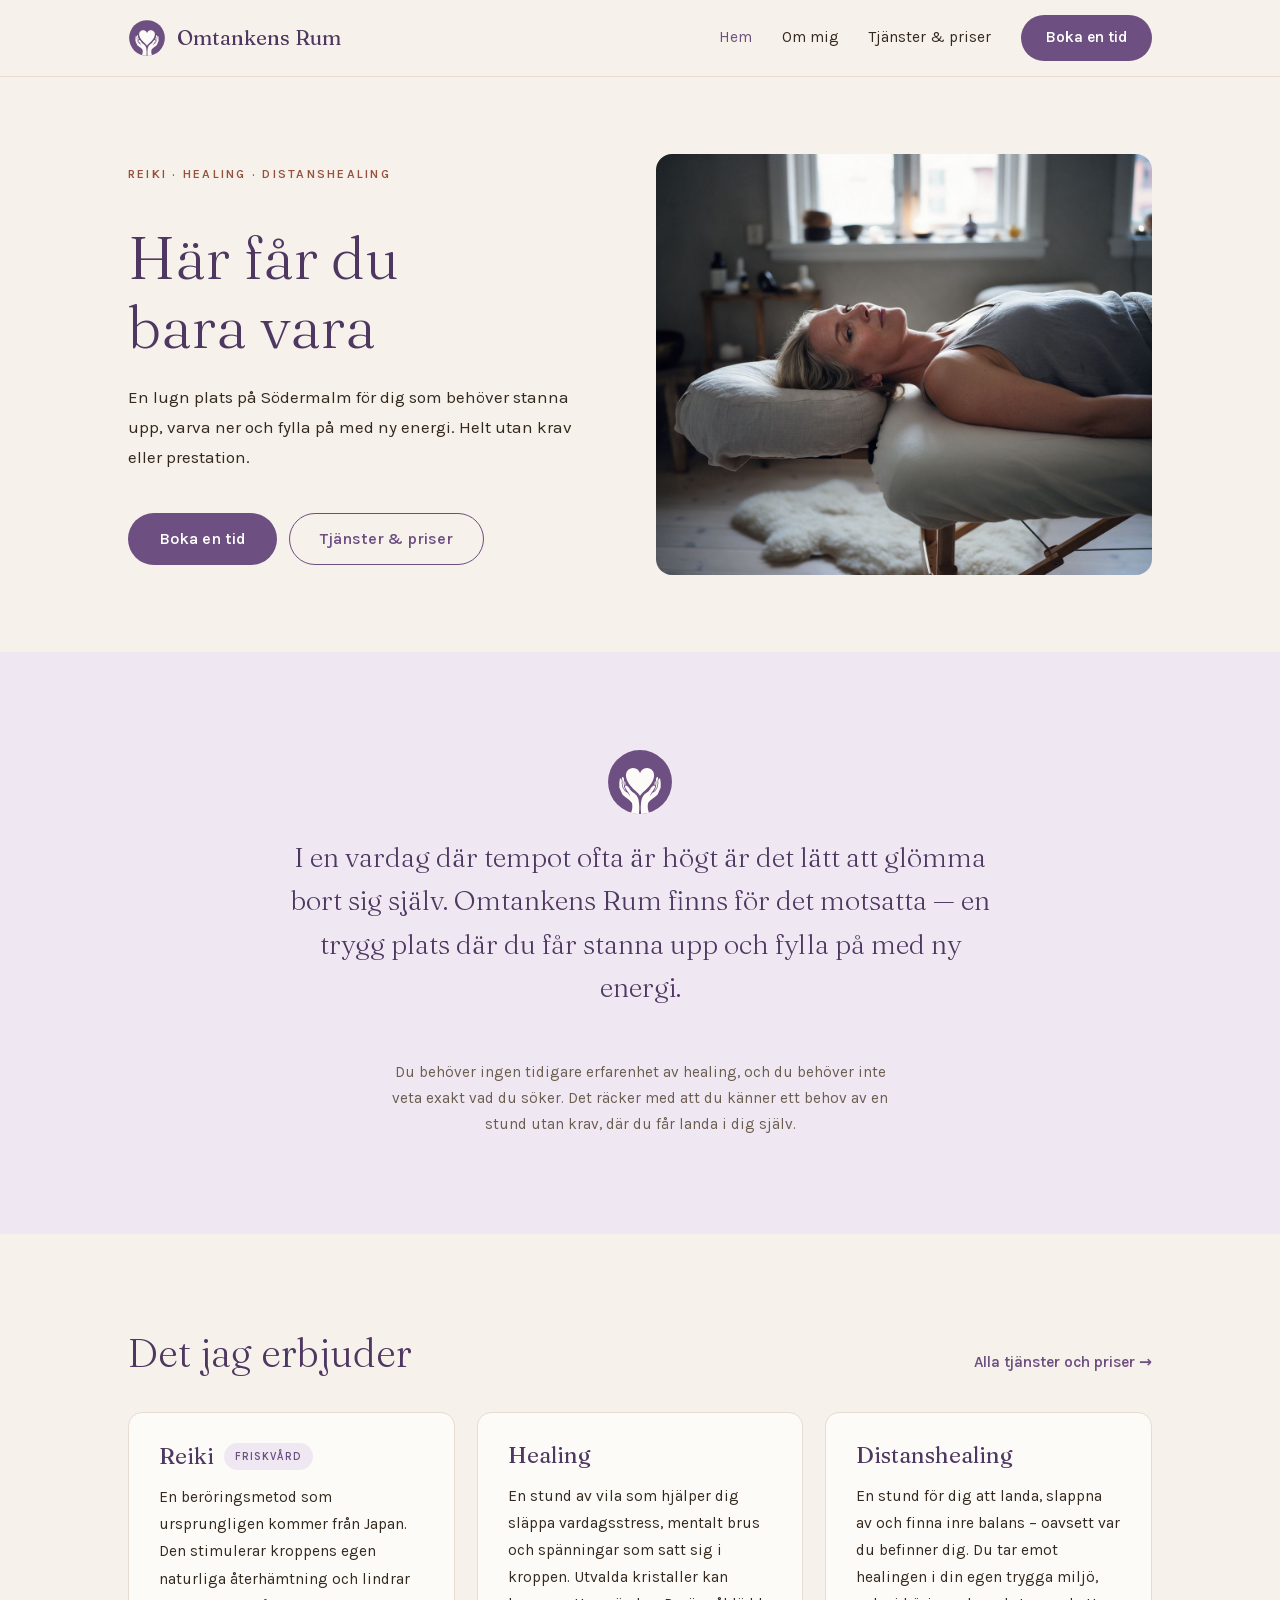
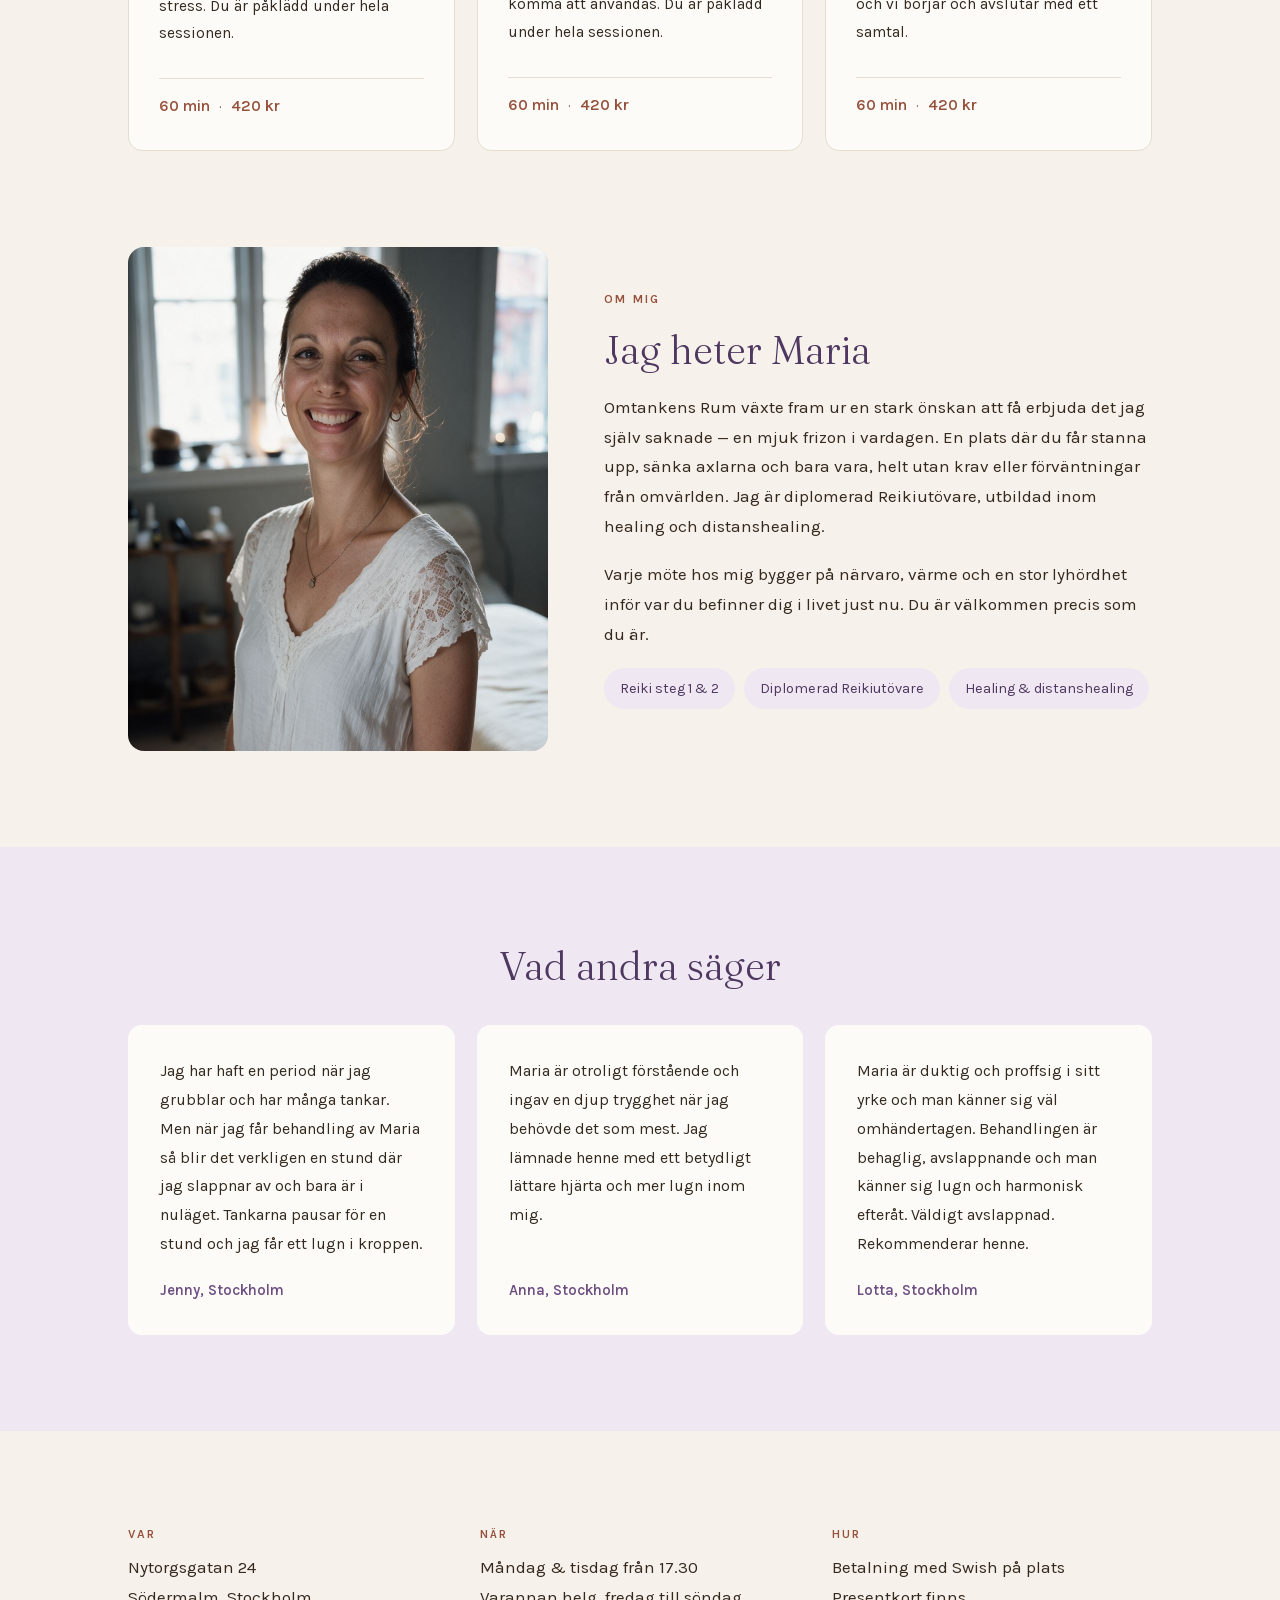
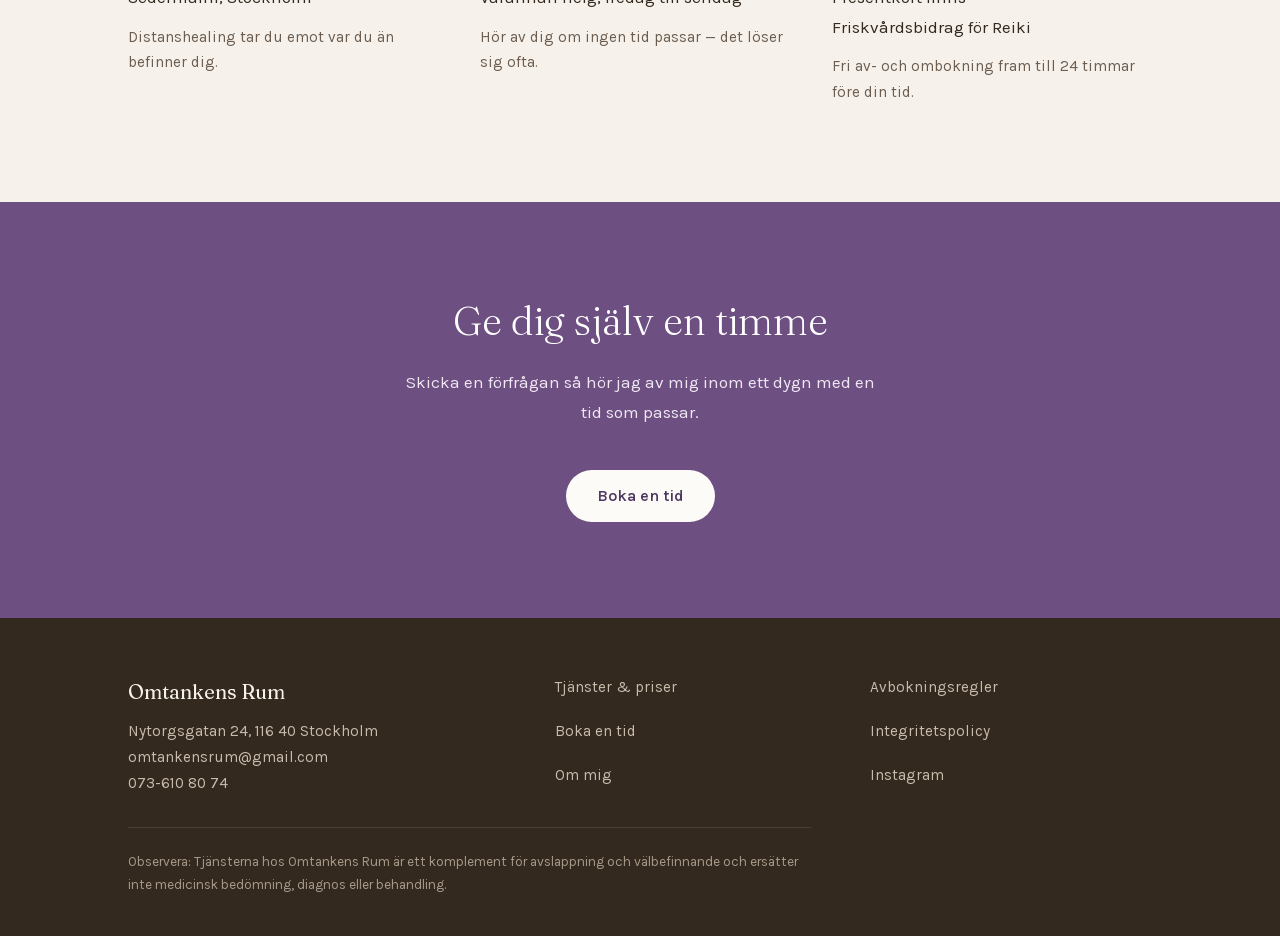
==== index.html @ b05a1180 "Add files via upload" ====
<!doctype html>
<html lang="sv">
<head>
<meta charset="utf-8">
<meta name="viewport" content="width=device-width, initial-scale=1">
<title>Omtankens Rum — Reiki, healing och distanshealing på Södermalm</title>
<meta name="description" content="En lugn plats på Södermalm för dig som behöver stanna upp och fylla på med ny energi. Reiki, healing och distanshealing hos Maria Åhs Kullberg. 60 minuter från 420 kr.">
<link rel="canonical" href="https://omtankensrum.se/">
  <!-- ====================================================== -->
  <!-- TA BORT DE HÄR TVÅ RADERNA INNAN SIDAN LANSERAS SKARPT. -->
  <!-- De hindrar Google från att hitta testversionen.         -->
  <meta name="robots" content="noindex, nofollow">
  <!-- ====================================================== -->

<meta property="og:type" content="website">
<meta property="og:locale" content="sv_SE">
<meta property="og:site_name" content="Omtankens Rum">
<meta property="og:title" content="Omtankens Rum — Reiki, healing och distanshealing på Södermalm">
<meta property="og:description" content="En lugn plats på Södermalm för dig som behöver stanna upp och fylla på med ny energi. Reiki, healing och distanshealing hos Maria Åhs Kullberg. 60 minuter från 420 kr.">
<meta property="og:url" content="https://omtankensrum.se/">
<meta property="og:image" content="https://omtankensrum.se/bilder/og-bild.jpg">
<meta name="twitter:card" content="summary_large_image">
<meta name="theme-color" content="#6E4F82">
<link rel="icon" href="bilder/favicon.svg" type="image/svg+xml">
<link rel="apple-touch-icon" href="bilder/ikon-180.png">
<link rel="preload" href="typsnitt/fraunces-300.woff2" as="font" type="font/woff2" crossorigin>
<link rel="preload" href="typsnitt/karla-400.woff2" as="font" type="font/woff2" crossorigin>
<link rel="stylesheet" href="css/stil.css">
<script type="application/ld+json">
{
  "@context": "https://schema.org",
  "@type": "HealthAndBeautyBusiness",
  "name": "Omtankens Rum",
  "legalName": "Omtankens Rum hos Maria",
  "description": "Reiki, healing och distanshealing p\u00e5 S\u00f6dermalm i Stockholm.",
  "url": "https://omtankensrum.se",
  "telephone": "+46736108074",
  "email": "omtankensrum@gmail.com",
  "image": "https://omtankensrum.se/bilder/og-bild.jpg",
  "priceRange": "420-520 SEK",
  "currenciesAccepted": "SEK",
  "paymentAccepted": "Swish",
  "address": {
    "@type": "PostalAddress",
    "streetAddress": "Nytorgsgatan 24",
    "addressLocality": "Stockholm",
    "postalCode": "116 40",
    "addressCountry": "SE"
  },
  "areaServed": "Stockholm",
  "founder": { "@type": "Person", "name": "Maria \u00c5hs Kullberg" },
  "openingHoursSpecification": [
    { "@type": "OpeningHoursSpecification",
      "dayOfWeek": ["Monday", "Tuesday"], "opens": "17:30", "closes": "21:00" }
  ],
  "sameAs": ["https://instagram.com/omtankens_rum"],
  "hasOfferCatalog": {
    "@type": "OfferCatalog",
    "name": "Behandlingar",
    "itemListElement": [
      { "@type": "Offer", "price": "420", "priceCurrency": "SEK",
        "itemOffered": { "@type": "Service", "name": "Reiki" } },
      { "@type": "Offer", "price": "420", "priceCurrency": "SEK",
        "itemOffered": { "@type": "Service", "name": "Healing" } },
      { "@type": "Offer", "price": "420", "priceCurrency": "SEK",
        "itemOffered": { "@type": "Service", "name": "Distanshealing" } }
    ]
  }
}
</script>
</head>
<body>
<a class="hoppa" href="#innehall">Hoppa till innehållet</a>
<header class="sidhuvud">
  <div class="omslut sidhuvud__inre">
    <a class="markesnamn" href="index.html">
      <img src="bilder/ikon.svg" alt="" width="38" height="38">
      <span>Omtankens Rum</span>
    </a>
    <button class="menyknapp" type="button" aria-label="Öppna menyn" aria-expanded="false" aria-controls="huvudmeny">
      <span></span><span></span><span></span>
    </button>
    <nav class="meny" id="huvudmeny" aria-label="Huvudmeny">
        <a href="index.html" aria-current="page">Hem</a>
        <a href="index.html#om-mig">Om mig</a>
        <a href="tjanster.html">Tjänster &amp; priser</a>
        <a class="knapp knapp--liten" href="boka.html">Boka en tid</a>
    </nav>
  </div>
</header>
<main id="innehall">
<div class="omslut">
  <section class="hero">
    <div class="hero__text">
      <span class="ogonbryn">Reiki &middot; Healing &middot; Distanshealing</span>
      <h1>Här får du<br>bara vara</h1>
      <p>En lugn plats på Södermalm för dig som behöver stanna upp, varva ner och fylla på
         med ny energi. Helt utan krav eller prestation.</p>
      <div class="hero__knappar">
        <a class="knapp" href="boka.html">Boka en tid</a>
        <a class="knapp knapp--tunn" href="tjanster.html">Tjänster &amp; priser</a>
      </div>
    </div>
    <div class="hero__bild">
      <img src="bilder/rummet.jpg" width="1200" height="1020"
           alt="Behandlingsrummet hos Omtankens Rum med en kvinna som vilar på bänken">
    </div>
  </section>
</div>

<section class="sektion sektion--ljung">
  <div class="omslut manifest">
    <img src="bilder/ikon.svg" alt="" width="68" height="68">
    <p class="stor">I en vardag där tempot ofta är högt är det lätt att glömma bort sig själv.
       Omtankens Rum finns för det motsatta &mdash; en trygg plats där du får stanna upp och
       fylla på med ny energi.</p>
    <p class="liten">Du behöver ingen tidigare erfarenhet av healing, och du behöver inte veta
       exakt vad du söker. Det räcker med att du känner ett behov av en stund utan krav, där
       du får landa i dig själv.</p>
  </div>
</section>

<section class="sektion">
  <div class="omslut">
    <div class="rubrikrad">
      <h2>Det jag erbjuder</h2>
      <a href="tjanster.html">Alla tjänster och priser &rarr;</a>
    </div>
    <div class="kortgrid">
      <article class="kort">
        <div class="kort__topp"><h3>Reiki</h3><span class="etikett">Friskvård</span></div>
        <p>En beröringsmetod som ursprungligen kommer från Japan. Den stimulerar kroppens egen naturliga återhämtning och lindrar stress. Du är påklädd under hela sessionen.</p>
        <p class="kort__fot">60 min <span class="punkt">&middot;</span> 420 kr</p>
      </article>
      <article class="kort">
        <div class="kort__topp"><h3>Healing</h3></div>
        <p>En stund av vila som hjälper dig släppa vardagsstress, mentalt brus och spänningar som satt sig i kroppen. Utvalda kristaller kan komma att användas. Du är påklädd under hela sessionen.</p>
        <p class="kort__fot">60 min <span class="punkt">&middot;</span> 420 kr</p>
      </article>
      <article class="kort">
        <div class="kort__topp"><h3>Distanshealing</h3></div>
        <p>En stund för dig att landa, slappna av och finna inre balans &ndash; oavsett var du befinner dig. Du tar emot healingen i din egen trygga miljö, och vi börjar och avslutar med ett samtal.</p>
        <p class="kort__fot">60 min <span class="punkt">&middot;</span> 420 kr</p>
      </article>
    </div>
  </div>
</section>

<section class="sektion" id="om-mig" style="padding-top:0">
  <div class="omslut ommig">
    <div class="ommig__bild">
      <img src="bilder/maria.jpg" width="840" height="1008"
           alt="Porträtt av Maria i behandlingsrummet">
    </div>
    <div>
      <span class="ogonbryn">Om mig</span>
      <h2>Jag heter Maria</h2>
      <p style="margin-top:20px">Omtankens Rum växte fram ur en stark önskan att få erbjuda det
         jag själv saknade &mdash; en mjuk frizon i vardagen. En plats där du får stanna upp,
         sänka axlarna och bara vara, helt utan krav eller förväntningar från omvärlden.
         Jag är diplomerad Reikiutövare, utbildad inom healing och distanshealing.</p>
      <p>Varje möte hos mig bygger på närvaro, värme och en stor lyhördhet inför var du
         befinner dig i livet just nu. Du är välkommen precis som du är.</p>
      <div class="marker">
        <span>Reiki steg 1 &amp; 2</span>
        <span>Diplomerad Reikiutövare</span>
        <span>Healing &amp; distanshealing</span>
      </div>
    </div>
  </div>
</section>

<section class="sektion sektion--ljung">
  <div class="omslut">
    <div class="rubrikrad" style="justify-content:center"><h2>Vad andra säger</h2></div>
    <div class="roster">
      <figure>
        <blockquote>Jag har haft en period när jag grubblar och har många tankar. Men när jag får behandling av Maria så blir det verkligen en stund där jag slappnar av och bara är i nuläget. Tankarna pausar för en stund och jag får ett lugn i kroppen.</blockquote>
        <figcaption>Jenny, Stockholm</figcaption>
      </figure>
      <figure>
        <blockquote>Maria är otroligt förstående och ingav en djup trygghet när jag behövde det som mest. Jag lämnade henne med ett betydligt lättare hjärta och mer lugn inom mig.</blockquote>
        <figcaption>Anna, Stockholm</figcaption>
      </figure>
      <figure>
        <blockquote>Maria är duktig och proffsig i sitt yrke och man känner sig väl omhändertagen. Behandlingen är behaglig, avslappnande och man känner sig lugn och harmonisk efteråt. Väldigt avslappnad. Rekommenderar henne.</blockquote>
        <figcaption>Lotta, Stockholm</figcaption>
      </figure>
    </div>
  </div>
</section>

<section class="sektion">
  <div class="omslut fakta">
    <div>
      <h3>Var</h3>
      <p>Nytorgsgatan 24<br>Södermalm, Stockholm</p>
      <p class="liten">Distanshealing tar du emot var du än befinner dig.</p>
    </div>
    <div>
      <h3>När</h3>
      <p>Måndag &amp; tisdag från 17.30<br>Varannan helg, fredag till söndag</p>
      <p class="liten">Hör av dig om ingen tid passar &mdash; det löser sig ofta.</p>
    </div>
    <div>
      <h3>Hur</h3>
      <p>Betalning med Swish på plats<br>Presentkort finns<br>Friskvårdsbidrag för Reiki</p>
      <p class="liten">Fri av- och ombokning fram till 24 timmar före din tid.</p>
    </div>
  </div>
</section>

<section class="sektion uppmaning">
  <div class="omslut uppmaning__inre">
    <h2>Ge dig själv en timme</h2>
    <p>Skicka en förfrågan så hör jag av mig inom ett dygn med en tid som passar.</p>
    <a class="knapp knapp--ljus" href="boka.html">Boka en tid</a>
  </div>
</section>
</main>
<footer class="sidfot">
  <div class="omslut">
    <div class="sidfot__topp">
      <div>
        <span class="sidfot__namn">Omtankens Rum</span>
        <p style="margin:0;font-size:.95rem;line-height:1.7">
          Nytorgsgatan 24, 116 40 Stockholm<br>
          <a href="mailto:omtankensrum@gmail.com">omtankensrum@gmail.com</a><br>
          <a href="tel:+46736108074">073-610 80 74</a>
        </p>
      </div>
      <ul>
        <li><a href="tjanster.html">Tjänster &amp; priser</a></li>
        <li><a href="boka.html">Boka en tid</a></li>
        <li><a href="index.html#om-mig">Om mig</a></li>
      </ul>
      <ul>
        <li><a href="villkor.html#avbokning">Avbokningsregler</a></li>
        <li><a href="villkor.html#personuppgifter">Integritetspolicy</a></li>
        <li><a href="https://instagram.com/omtankens_rum" rel="noopener">Instagram</a></li>
      </ul>
    </div>
    <p class="sidfot__botten">Observera: Tjänsterna hos Omtankens Rum är ett komplement för avslappning och välbefinnande och ersätter inte medicinsk bedömning, diagnos eller behandling.</p>
  </div>
</footer>
<script>
(function () {
  var knapp = document.querySelector('.menyknapp');
  var meny = document.getElementById('huvudmeny');
  if (!knapp || !meny) return;
  function liten() { return window.matchMedia('(max-width: 860px)').matches; }
  function stang() { if (liten()) { meny.hidden = true; knapp.setAttribute('aria-expanded', 'false'); } }
  stang();
  knapp.addEventListener('click', function () {
    var oppen = meny.hidden === false;
    meny.hidden = oppen;
    knapp.setAttribute('aria-expanded', String(!oppen));
  });
  window.addEventListener('resize', function () { if (!liten()) meny.hidden = false; else stang(); });
})();
</script>
</body>
</html>
---- css/stil.css ----
/* Omtankens Rum — stilmall
   Byggd av Nordic Light Cinematography efter designkonceptet.
   Typsnitten ligger lokalt i mappen /typsnitt, inget hämtas från Google. */

/* ---------------------------------------------------------- typsnitt */
@font-face { font-family: "Fraunces"; src: url("../typsnitt/fraunces-300.woff2") format("woff2");
  font-weight: 300; font-style: normal; font-display: swap; }
@font-face { font-family: "Fraunces"; src: url("../typsnitt/fraunces-400.woff2") format("woff2");
  font-weight: 400; font-style: normal; font-display: swap; }
@font-face { font-family: "Karla"; src: url("../typsnitt/karla-400.woff2") format("woff2");
  font-weight: 400; font-style: normal; font-display: swap; }
@font-face { font-family: "Karla"; src: url("../typsnitt/karla-500.woff2") format("woff2");
  font-weight: 500; font-style: normal; font-display: swap; }
@font-face { font-family: "Karla"; src: url("../typsnitt/karla-600.woff2") format("woff2");
  font-weight: 600; font-style: normal; font-display: swap; }
@font-face { font-family: "Norican"; src: url("../typsnitt/norican-400.woff2") format("woff2");
  font-weight: 400; font-style: normal; font-display: swap; }

/* ---------------------------------------------------------- grund */
:root {
  --plommon: #6E4F82;
  --djup: #4E3760;
  --linne: #FDFBF8;
  --sand: #F6F1EA;
  --ljung: #EFE8F2;
  --ljung-kant: #DCD0E4;
  --kant: #E6DCD0;
  --terrakotta: #B4684F;
  --kastanj: #96513C;
  --brun: #33291F;
  --sandbrun: #6B5D50;
  --mork: #33291F;
  --mork-text: #C9BCAC;

  --serif: "Fraunces", Georgia, "Times New Roman", serif;
  --sans: "Karla", system-ui, -apple-system, "Segoe UI", sans-serif;
  --skriv: "Norican", cursive;

  --sidbredd: 1152px;
  --gutter: 20px;
  --radie: 14px;
}

@media (min-width: 700px) { :root { --gutter: 40px; } }
@media (min-width: 1000px) { :root { --gutter: 64px; } }

*, *::before, *::after { box-sizing: border-box; }

html { -webkit-text-size-adjust: 100%; scroll-behavior: smooth; }
@media (prefers-reduced-motion: reduce) {
  html { scroll-behavior: auto; }
  *, *::before, *::after { animation-duration: .01ms !important; transition-duration: .01ms !important; }
}

body {
  margin: 0;
  background: var(--sand);
  color: var(--brun);
  font-family: var(--sans);
  font-size: 17px;
  line-height: 1.75;
  -webkit-font-smoothing: antialiased;
}

img { max-width: 100%; display: block; }

a { color: var(--plommon); }
a:hover { color: var(--djup); }

:focus-visible {
  outline: 3px solid var(--kastanj);
  outline-offset: 3px;
  border-radius: 4px;
}

h1, h2, h3 { font-family: var(--serif); font-weight: 300; color: var(--djup); margin: 0; line-height: 1.15; }
h1 { font-size: clamp(2.4rem, 7vw, 3.75rem); }
h2 { font-size: clamp(1.8rem, 4.6vw, 2.5rem); }
h3 { font-size: 1.4rem; font-weight: 400; }
p { margin: 0 0 1.1em; }
p:last-child { margin-bottom: 0; }

.omslut { width: 100%; max-width: var(--sidbredd); margin: 0 auto; padding: 0 var(--gutter); }
.sektion { padding: clamp(56px, 9vw, 96px) 0; }
.sektion--ljung { background: var(--ljung); }
.sektion--linne { background: var(--linne); }

.ogonbryn {
  display: block;
  font-size: .78rem; font-weight: 600; letter-spacing: .18em;
  text-transform: uppercase; color: var(--kastanj);
  margin-bottom: 1rem;
}
.ingress { font-size: 1.1rem; max-width: 62ch; }
.liten { font-size: .95rem; color: var(--sandbrun); line-height: 1.7; }

/* ---------------------------------------------------------- knappar */
.knapp {
  display: inline-flex; align-items: center; justify-content: center;
  min-height: 52px; padding: 0 30px;
  border: 1px solid transparent; border-radius: 999px;
  background: var(--plommon); color: #fff;
  font: 600 1rem/1 var(--sans); text-decoration: none; cursor: pointer;
  transition: background .15s ease;
}
.knapp:hover { background: var(--djup); color: #fff; }
.knapp--tunn { background: transparent; color: var(--plommon); border-color: var(--plommon); }
.knapp--tunn:hover { background: var(--plommon); color: #fff; }
.knapp--ljus { background: var(--linne); color: var(--djup); }
.knapp--ljus:hover { background: #fff; color: var(--djup); }
.knapp--liten { min-height: 46px; padding: 0 24px; font-size: .95rem; }

/* ---------------------------------------------------------- sidhuvud */
.sidhuvud {
  position: sticky; top: 0; z-index: 50;
  background: var(--sand); border-bottom: 1px solid var(--kant);
}
.sidhuvud__inre { display: flex; align-items: center; justify-content: space-between; gap: 16px; min-height: 76px; }
.markesnamn { display: flex; align-items: center; gap: 11px; text-decoration: none; }
.markesnamn img { width: 38px; height: 38px; }
.markesnamn span { font-family: var(--serif); font-size: 1.3rem; color: var(--djup); }

.meny { display: flex; align-items: center; gap: 30px; }
.meny a { font-size: .97rem; color: var(--brun); text-decoration: none; }
.meny a:hover, .meny a[aria-current="page"] { color: var(--plommon); }
.meny a.knapp { color: #fff; }

.menyknapp {
  display: none; width: 48px; height: 48px; padding: 0;
  border: 0; background: transparent; cursor: pointer;
}
.menyknapp span { display: block; width: 22px; height: 1.5px; margin: 5px auto; background: var(--djup); }

@media (max-width: 860px) {
  .menyknapp { display: block; }
  .meny {
    position: absolute; left: 0; right: 0; top: 100%;
    flex-direction: column; align-items: stretch; gap: 0;
    background: var(--sand); border-bottom: 1px solid var(--kant);
    padding: 8px var(--gutter) 24px;
  }
  .meny[hidden] { display: none; }
  .meny a { padding: 14px 0; border-bottom: 1px solid var(--kant); }
  .meny a.knapp { margin-top: 16px; border-bottom: 0; }
}
@media (min-width: 861px) {
  .meny[hidden] { display: flex; }
}

/* ---------------------------------------------------------- hero */
.hero { display: grid; gap: clamp(28px, 5vw, 56px); align-items: center; padding: clamp(40px, 6vw, 80px) 0; }
@media (min-width: 900px) { .hero { grid-template-columns: 1fr 1.05fr; } }
.hero__text { display: flex; flex-direction: column; gap: 22px; align-items: flex-start; }
.hero__text p { max-width: 46ch; }
.hero__knappar { display: flex; flex-wrap: wrap; gap: 12px; }
.hero__bild { border-radius: 16px; overflow: hidden; background: var(--kant); aspect-ratio: 4 / 3.4; }
.hero__bild img { width: 100%; height: 100%; object-fit: cover; }

/* ---------------------------------------------------------- manifest */
.manifest { display: flex; flex-direction: column; align-items: center; text-align: center; gap: 20px; }
.manifest img { width: 68px; height: 68px; }
.manifest .stor {
  font-family: var(--serif); font-weight: 300; color: var(--djup);
  font-size: clamp(1.3rem, 2.9vw, 1.75rem); line-height: 1.55; max-width: 44ch;
}
.manifest .liten { max-width: 56ch; }

/* ---------------------------------------------------------- kort */
.rubrikrad { display: flex; flex-wrap: wrap; align-items: baseline; justify-content: space-between; gap: 14px; margin-bottom: 36px; }
.rubrikrad a { font-weight: 600; font-size: .97rem; text-decoration: none; }

.kortgrid { display: grid; gap: 22px; }
@media (min-width: 720px) { .kortgrid { grid-template-columns: repeat(3, 1fr); } }

.kort {
  display: flex; flex-direction: column; gap: 14px;
  padding: 30px; border: 1px solid var(--kant); border-radius: var(--radie);
  background: var(--linne);
}
.kort h3 { margin: 0; }
.kort p { font-size: .97rem; line-height: 1.75; flex-grow: 1; }
.kort__topp { display: flex; flex-wrap: wrap; align-items: center; gap: 10px; }
.kort__fot {
  display: flex; align-items: baseline; gap: 9px;
  padding-top: 14px; border-top: 1px solid var(--kant);
  font-weight: 600; color: var(--kastanj); font-size: .97rem;
}
.kort__fot .punkt { color: var(--sandbrun); font-weight: 400; }

.etikett {
  display: inline-block; padding: 4px 11px; border-radius: 999px;
  background: var(--ljung); color: var(--plommon);
  font-size: .68rem; font-weight: 600; letter-spacing: .09em; text-transform: uppercase;
}
.etikett--vilande { background: var(--kant); color: var(--sandbrun); }

/* ---------------------------------------------------------- om mig */
.ommig { display: grid; gap: clamp(28px, 5vw, 56px); align-items: center; }
@media (min-width: 900px) { .ommig { grid-template-columns: 420px 1fr; } }
.ommig__bild { border-radius: 16px; overflow: hidden; background: var(--kant); aspect-ratio: 4 / 4.8; }
.ommig__bild img { width: 100%; height: 100%; object-fit: cover; object-position: center 18%; }
.marker { display: flex; flex-wrap: wrap; gap: 9px; }
.marker span { padding: 8px 16px; border-radius: 999px; background: var(--ljung); color: var(--djup); font-size: .9rem; }

/* ---------------------------------------------------------- kundröster */
.roster { display: grid; gap: 22px; }
@media (min-width: 820px) { .roster { grid-template-columns: repeat(3, 1fr); } }
.roster figure {
  margin: 0; padding: 32px; border-radius: var(--radie); background: var(--linne);
  display: flex; flex-direction: column; gap: 18px;
}
.roster blockquote { margin: 0; flex-grow: 1; font-size: 1rem; line-height: 1.8; }
.roster figcaption { font-weight: 600; color: var(--plommon); font-size: .93rem; }

/* ---------------------------------------------------------- fakta */
.fakta { display: grid; gap: 32px; }
@media (min-width: 760px) { .fakta { grid-template-columns: repeat(3, 1fr); } }
.fakta h3 { font-family: var(--sans); font-size: .78rem; font-weight: 600; letter-spacing: .16em; text-transform: uppercase; color: var(--kastanj); }
.fakta p { margin: 12px 0 0; }

/* ---------------------------------------------------------- uppmaning */
.uppmaning { background: var(--plommon); color: #fff; text-align: center; }
.uppmaning h2 { color: #fff; }
.uppmaning p { color: var(--ljung); max-width: 48ch; margin-inline: auto; }
.uppmaning__inre { display: flex; flex-direction: column; align-items: center; gap: 24px; }

/* ---------------------------------------------------------- prissidan */
.tjanst {
  display: grid; gap: 24px; padding: 32px;
  border: 1px solid var(--kant); border-radius: var(--radie); background: var(--linne);
  margin-bottom: 22px;
}
@media (min-width: 820px) { .tjanst { grid-template-columns: 1fr 240px; align-items: start; } }
.tjanst__text { display: flex; flex-direction: column; gap: 14px; }
.tjanst__text p { margin: 0; }
.tjanst__pris {
  display: flex; flex-direction: column; gap: 4px; align-items: flex-start;
  padding-top: 20px; border-top: 1px solid var(--kant);
}
@media (min-width: 820px) {
  .tjanst__pris { align-items: flex-end; text-align: right; padding: 0 0 0 24px; border-top: 0; border-left: 1px solid var(--kant); }
}
.tjanst__pris .summa { font-family: var(--serif); font-size: 2rem; color: var(--kastanj); }
.tjanst__pris .knapp { margin-top: 14px; }
.tjanst--vilande { background: var(--sand); }

.ruta {
  padding: 28px 30px; border-radius: var(--radie);
  background: var(--ljung); border-left: 3px solid var(--plommon);
}
.ruta--terra { border-left-color: var(--terrakotta); }
.ruta h3 { font-family: var(--sans); font-size: 1rem; font-weight: 600; color: var(--djup); margin-bottom: 10px; }

.notis {
  padding: 22px 26px; border-radius: var(--radie);
  background: var(--linne); border: 1px solid var(--kant);
  font-size: .95rem; line-height: 1.7; color: var(--sandbrun);
}

/* ---------------------------------------------------------- formulär */
.bokning { display: grid; gap: clamp(32px, 5vw, 56px); align-items: start; }
@media (min-width: 960px) { .bokning { grid-template-columns: 1.3fr 1fr; } }

.falt { display: flex; flex-direction: column; gap: 7px; margin-bottom: 22px; }
.falt label { font-weight: 600; font-size: .95rem; color: var(--djup); }
.falt .hjalp { font-size: .88rem; color: var(--sandbrun); line-height: 1.6; }
.falt input, .falt select, .falt textarea {
  width: 100%; min-height: 52px; padding: 13px 16px;
  border: 1px solid var(--ljung-kant); border-radius: 10px;
  background: var(--linne); color: var(--brun);
  font: 400 1rem/1.6 var(--sans);
}
.falt textarea { min-height: 128px; resize: vertical; }
.falt input:focus, .falt select:focus, .falt textarea:focus { border-color: var(--plommon); }

.samtycke { display: flex; gap: 12px; align-items: flex-start; margin-bottom: 26px; font-size: .95rem; line-height: 1.65; }
.samtycke input { width: 22px; height: 22px; margin: 3px 0 0; flex-shrink: 0; accent-color: var(--plommon); }

.honungsfalla { position: absolute; left: -9999px; width: 1px; height: 1px; overflow: hidden; }

.bokning__sida { display: flex; flex-direction: column; gap: 22px; }
.bokning__sida dl { margin: 0; display: grid; gap: 14px; }
.bokning__sida dt { font-weight: 600; color: var(--djup); font-size: .95rem; }
.bokning__sida dd { margin: 2px 0 0; font-size: .95rem; line-height: 1.7; }

.meddelande { padding: 20px 24px; border-radius: 10px; margin-bottom: 28px; font-size: .97rem; }
.meddelande--fel { background: #FBEDE8; border-left: 3px solid var(--kastanj); color: #6B3426; }
.meddelande--ok { background: var(--ljung); border-left: 3px solid var(--plommon); color: var(--djup); }

/* ---------------------------------------------------------- villkor */
.villkor { display: grid; gap: clamp(28px, 4vw, 48px); align-items: start; }
@media (min-width: 900px) { .villkor { grid-template-columns: 230px 1fr; } }
.innehall { position: sticky; top: 100px; }
.innehall ol { list-style: none; margin: 0; padding: 0; display: grid; gap: 2px; }
.innehall a { display: block; padding: 8px 12px; border-radius: 8px; font-size: .93rem; text-decoration: none; color: var(--brun); }
.innehall a:hover { background: var(--ljung); color: var(--djup); }
@media (max-width: 899px) { .innehall { position: static; } }

.villkor article { margin-bottom: 44px; scroll-margin-top: 100px; }
.villkor article h2 { font-size: clamp(1.5rem, 3.4vw, 1.9rem); margin-bottom: 16px; }
.villkor article p { max-width: 68ch; }
.villkor dl { margin: 0 0 20px; display: grid; gap: 16px; }
.villkor dt { font-weight: 600; color: var(--djup); }
.villkor dd { margin: 3px 0 0; max-width: 64ch; }

/* ---------------------------------------------------------- sidfot */
.sidfot { background: var(--mork); color: var(--mork-text); padding: 56px 0 40px; }
.sidfot a { color: var(--mork-text); text-decoration: none; }
.sidfot a:hover { color: #fff; }
.sidfot__topp { display: grid; gap: 32px; margin-bottom: 30px; }
@media (min-width: 760px) { .sidfot__topp { grid-template-columns: 1.4fr 1fr 1fr; } }
.sidfot__namn { font-family: var(--serif); font-size: 1.25rem; color: var(--sand); display: block; margin-bottom: 10px; }
.sidfot ul { list-style: none; margin: 0; padding: 0; display: grid; gap: 9px; font-size: .95rem; }
.sidfot__botten { padding-top: 22px; border-top: 1px solid #4A3E31; font-size: .85rem; line-height: 1.7; color: #A89A89; max-width: 76ch; }

/* ---------------------------------------------------------- hoppa till */
.hoppa {
  position: absolute; left: -9999px; top: 0; z-index: 100;
  background: var(--plommon); color: #fff; padding: 12px 20px; border-radius: 0 0 8px 0;
}
.hoppa:focus { left: 0; color: #fff; }
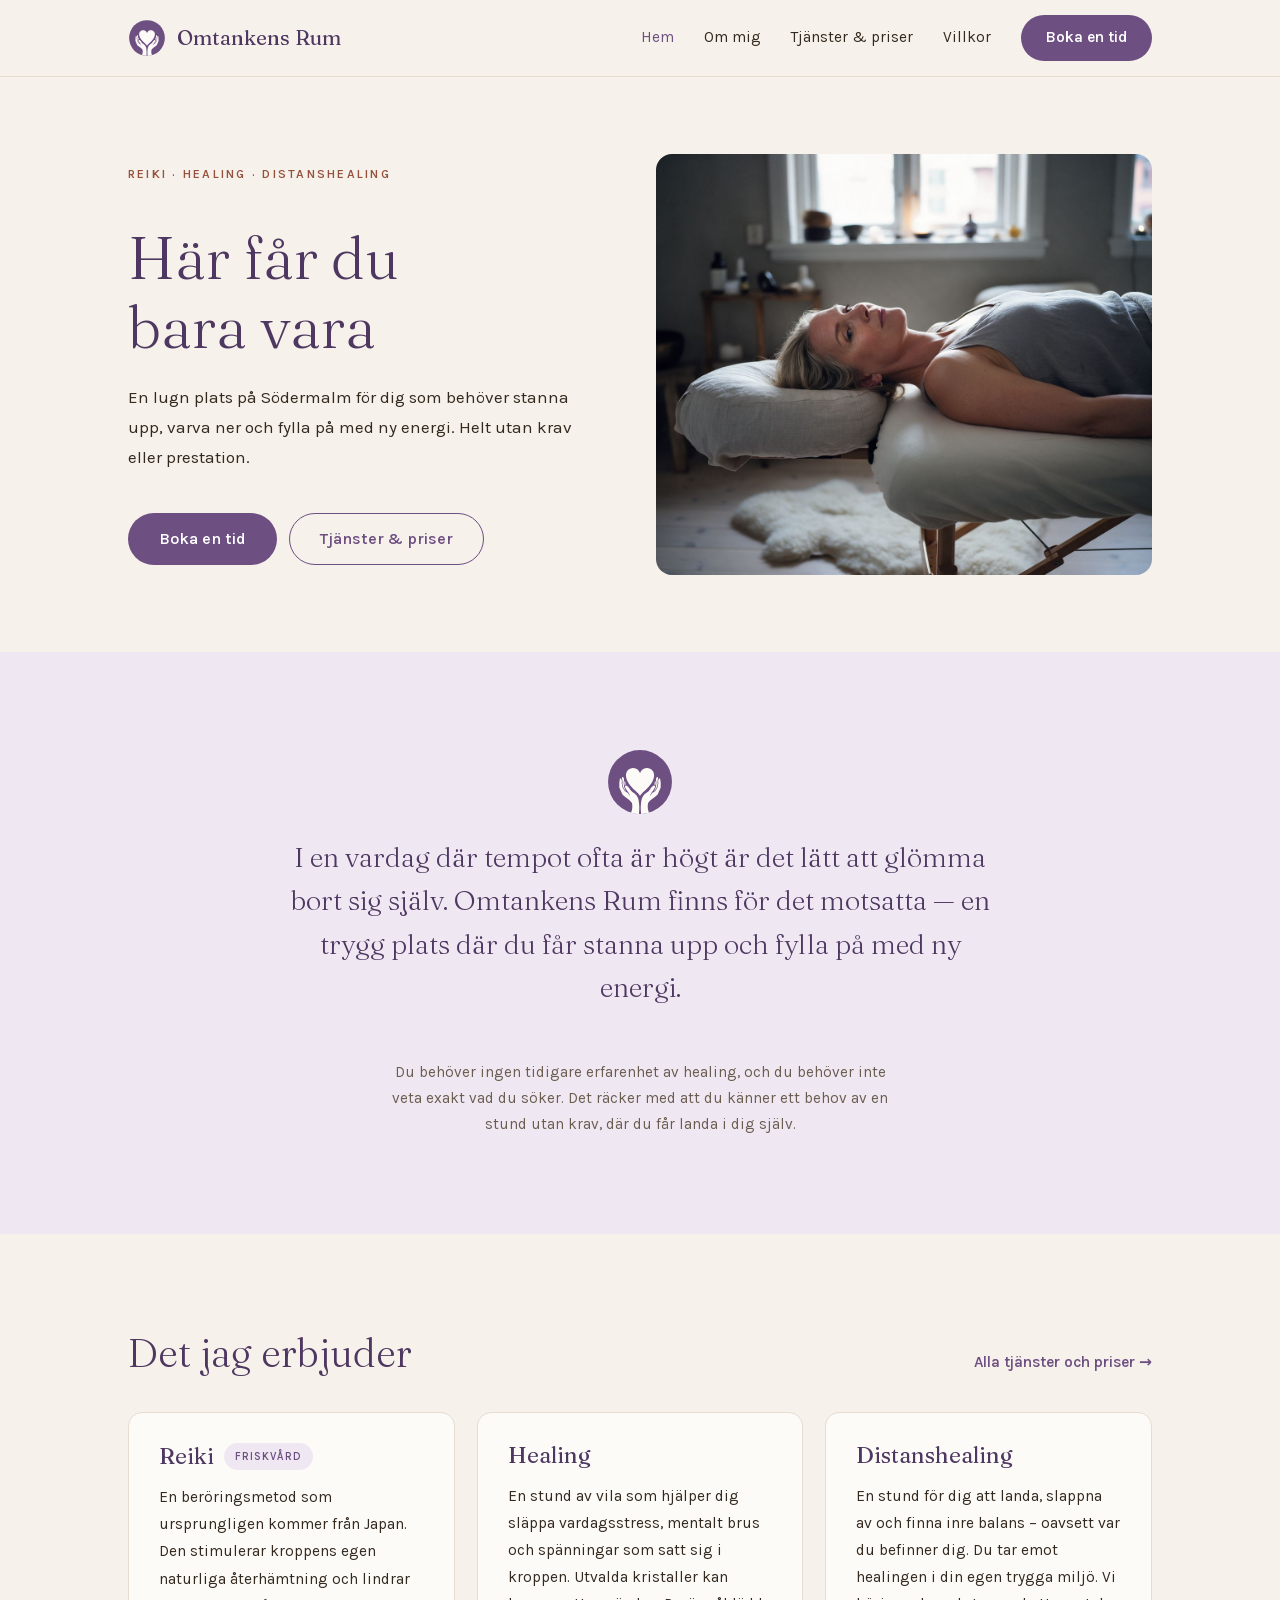
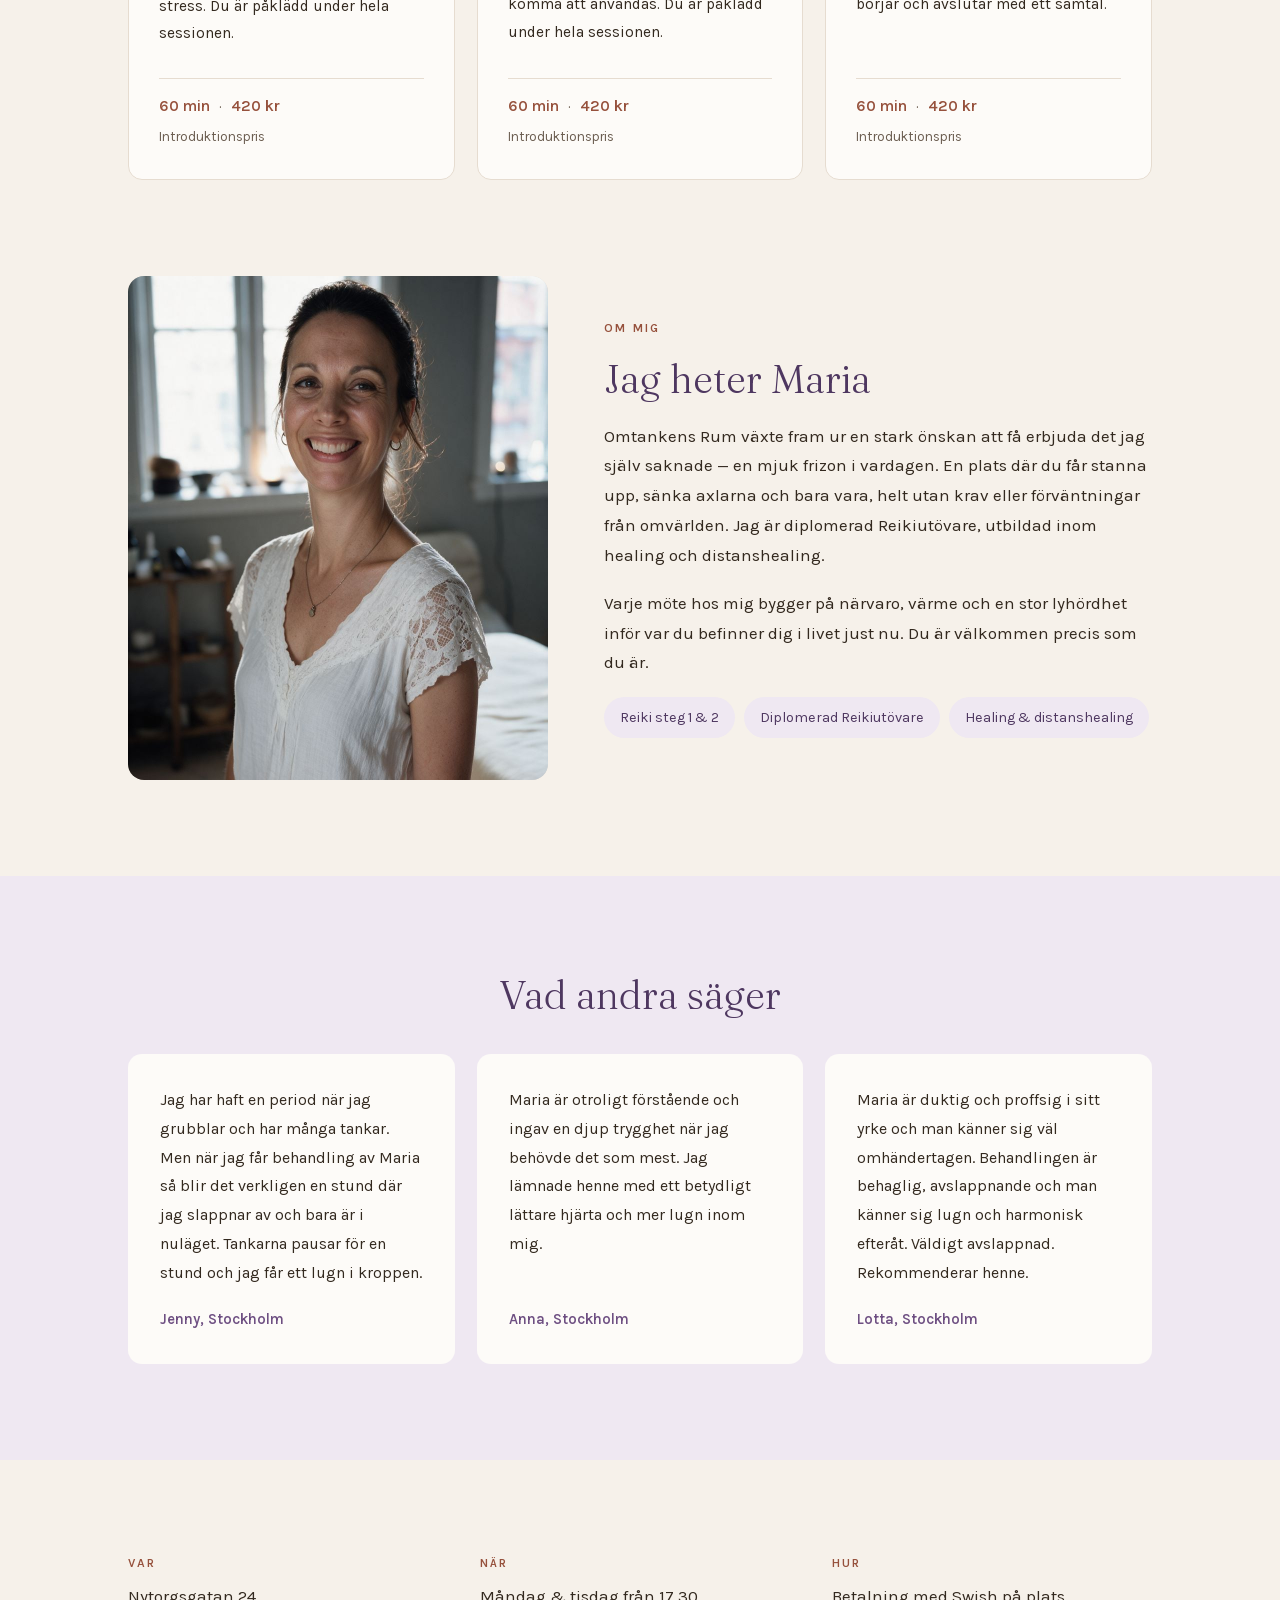
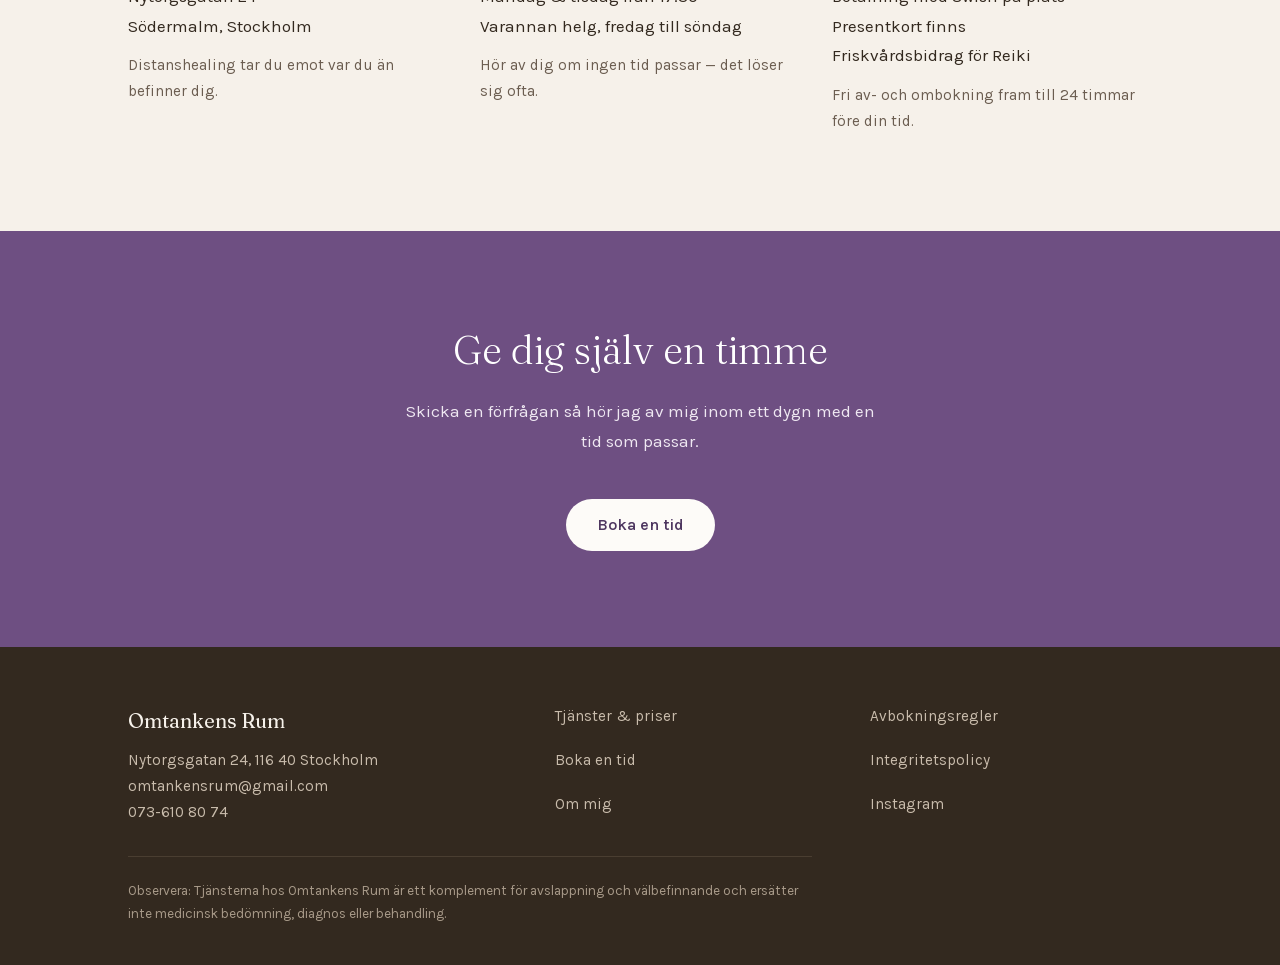
==== commit b97f1b73: "Add files via upload" ====
--- a/index.html
+++ b/index.html
@@ -37,7 +37,7 @@
   "telephone": "+46736108074",
   "email": "omtankensrum@gmail.com",
   "image": "https://omtankensrum.se/bilder/og-bild.jpg",
-  "priceRange": "420-520 SEK",
+  "priceRange": "420 SEK",
   "currenciesAccepted": "SEK",
   "paymentAccepted": "Swish",
   "address": {
@@ -84,6 +84,7 @@
         <a href="index.html" aria-current="page">Hem</a>
         <a href="index.html#om-mig">Om mig</a>
         <a href="tjanster.html">Tjänster &amp; priser</a>
+        <a href="villkor.html">Villkor</a>
         <a class="knapp knapp--liten" href="boka.html">Boka en tid</a>
     </nav>
   </div>
@@ -130,17 +131,20 @@
       <article class="kort">
         <div class="kort__topp"><h3>Reiki</h3><span class="etikett">Friskvård</span></div>
         <p>En beröringsmetod som ursprungligen kommer från Japan. Den stimulerar kroppens egen naturliga återhämtning och lindrar stress. Du är påklädd under hela sessionen.</p>
-        <p class="kort__fot">60 min <span class="punkt">&middot;</span> 420 kr</p>
+        <p class="kort__fot">60 min <span class="punkt">&middot;</span> 420 kr
+          <span class="kort__intro">Introduktionspris</span></p>
       </article>
       <article class="kort">
         <div class="kort__topp"><h3>Healing</h3></div>
         <p>En stund av vila som hjälper dig släppa vardagsstress, mentalt brus och spänningar som satt sig i kroppen. Utvalda kristaller kan komma att användas. Du är påklädd under hela sessionen.</p>
-        <p class="kort__fot">60 min <span class="punkt">&middot;</span> 420 kr</p>
+        <p class="kort__fot">60 min <span class="punkt">&middot;</span> 420 kr
+          <span class="kort__intro">Introduktionspris</span></p>
       </article>
       <article class="kort">
         <div class="kort__topp"><h3>Distanshealing</h3></div>
-        <p>En stund för dig att landa, slappna av och finna inre balans &ndash; oavsett var du befinner dig. Du tar emot healingen i din egen trygga miljö, och vi börjar och avslutar med ett samtal.</p>
-        <p class="kort__fot">60 min <span class="punkt">&middot;</span> 420 kr</p>
+        <p>En stund för dig att landa, slappna av och finna inre balans &ndash; oavsett var du befinner dig. Du tar emot healingen i din egen trygga miljö. Vi börjar och avslutar med ett samtal.</p>
+        <p class="kort__fot">60 min <span class="punkt">&middot;</span> 420 kr
+          <span class="kort__intro">Introduktionspris</span></p>
       </article>
     </div>
   </div>
--- a/css/stil.css
+++ b/css/stil.css
@@ -185,7 +185,9 @@
   padding-top: 14px; border-top: 1px solid var(--kant);
   font-weight: 600; color: var(--kastanj); font-size: .97rem;
 }
+.kort__fot { flex-wrap: wrap; flex-grow: 0 !important; }
 .kort__fot .punkt { color: var(--sandbrun); font-weight: 400; }
+.kort__intro { flex-basis: 100%; margin-top: -4px; font-size: .85rem; font-weight: 400; color: var(--sandbrun); }
 
 .etikett {
   display: inline-block; padding: 4px 11px; border-radius: 999px;
